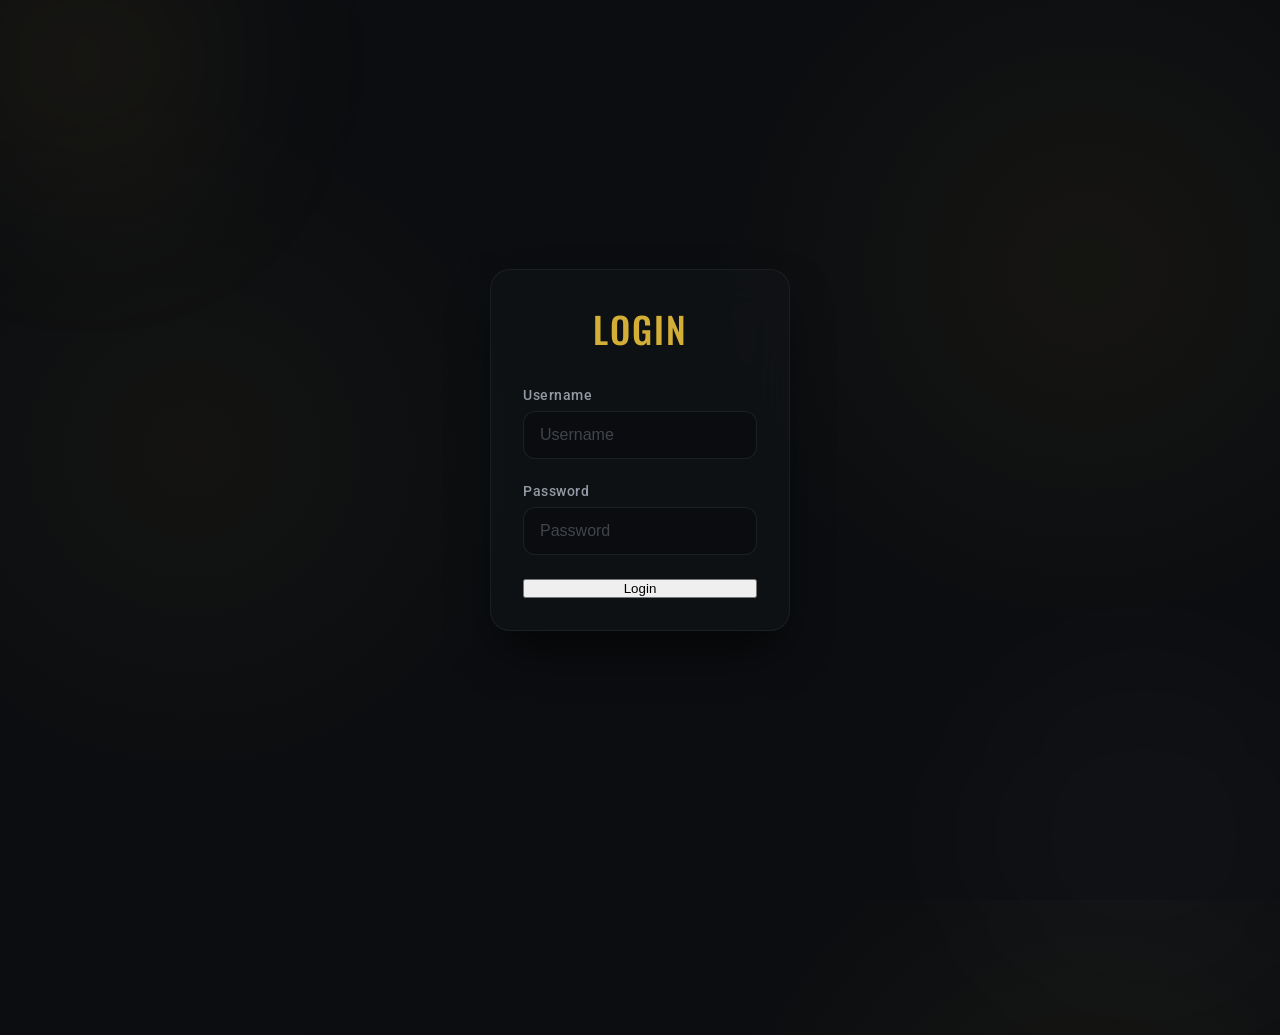
==== login.html @ eaaf750d "add login section" ====
<!DOCTYPE html>
<html lang="en">
<head>
    <meta charset="UTF-8">
    <meta name="viewport" content="width=device-width, initial-scale=1.0">
    <title>Login Page</title>

    <!-- Fonts -->
    <link rel="preconnect" href="https://fonts.googleapis.com">
    <link rel="preconnect" href="https://fonts.gstatic.com" crossorigin>
    <link href="https://fonts.googleapis.com/css2?family=Roboto:ital,wght@0,100..900;1,100..900&display=swap" rel="stylesheet">
    <link rel="preconnect" href="https://fonts.googleapis.com">
    <link rel="preconnect" href="https://fonts.gstatic.com" crossorigin>
    <link href="https://fonts.googleapis.com/css2?family=Oswald:wght@200..700&display=swap" rel="stylesheet">

    <link rel="stylesheet" href="style/login.css">
</head>
<body>
    <form action="" method="post">
        <div class="login__container">
            <div class="login__card">
                <div class="login__header">
                    <h2>Login</h2>
                </div>
                <div class="login__body">
                    <div class="login__form">
                        <div class="login__form-group">
                            <label for="username">Username</label>
                            <input type="text" id="username" name="username" placeholder="Username">
                        </div>
                        <div class="login__form-group">
                            <label for="password">Password</label>
                            <input type="password" id="password" name="password" placeholder="Password">
                        </div>
                        <div class="login__form-group">
                            <button type="submit">Login</button>
                        </div>
                    </div>
                </div>
            </div>
        </div>
    </form>
</body>
</html>
---- style/login.css ----
/* ==========================================================================
   CSS Variables & Theme (Modern Dark Luxury)
   ========================================================================== */
:root {
  /* Colors */
  --bg-color: #0b0d10;
  --card-bg: rgba(18, 20, 24, 0.65);
  --card-border: rgba(255, 255, 255, 0.06);
  --text-primary: #f8f9fa;
  --text-secondary: #949aa5;
  --accent-color: #d4af37; /* Luxury Gold */
  --accent-hover: #e8c653;
  --input-bg: rgba(0, 0, 0, 0.25);
  --input-border: rgba(255, 255, 255, 0.08);
  --input-focus: rgba(212, 175, 55, 0.4);
  
  /* Status Colors */
  --error-color: #ef4444;
  --success-color: #22c55e;
  
  /* Typography */
  --font-primary: 'Roboto', system-ui, sans-serif;
  --font-heading: 'Oswald', sans-serif;
  
  /* Spacing */
  --spacing-xs: 0.5rem;
  --spacing-sm: 0.75rem;
  --spacing-md: 1rem;
  --spacing-lg: 1.5rem;
  --spacing-xl: 2rem;
  
  /* Border Radius */
  --radius-sm: 6px;
  --radius-md: 12px;
  --radius-lg: 20px;
  
  /* Transitions & Shadows */
  --transition-fast: 0.2s cubic-bezier(0.4, 0, 0.2, 1);
  --transition-normal: 0.3s cubic-bezier(0.4, 0, 0.2, 1);
  --shadow-card: 0 25px 50px -12px rgba(0, 0, 0, 0.7);
  --shadow-glow: 0 0 20px rgba(212, 175, 55, 0.2);
}

/* ==========================================================================
   Reset & Base Styles
   ========================================================================== */
* {
  margin: 0;
  padding: 0;
  box-sizing: border-box;
}

body {
  font-family: var(--font-primary);
  background-color: var(--bg-color);
  color: var(--text-primary);
  min-height: 100vh;
  display: flex;
  justify-content: center;
  align-items: center;
  /* Elegant ambient background light */
  background-image: 
    radial-gradient(circle at 15% 50%, rgba(212, 175, 55, 0.04), transparent 30%),
    radial-gradient(circle at 85% 30%, rgba(212, 175, 55, 0.05), transparent 30%);
  position: relative;
  overflow: hidden;
  -webkit-font-smoothing: antialiased;
}

/* Background Decorative Elements */
body::before, body::after {
  content: '';
  position: absolute;
  border-radius: 50%;
  filter: blur(80px);
  z-index: -1;
}

body::before {
  width: 300px;
  height: 300px;
  background: rgba(212, 175, 55, 0.06);
  top: -10%;
  left: -5%;
}

body::after {
  width: 400px;
  height: 400px;
  background: rgba(255, 255, 255, 0.02);
  bottom: -15%;
  right: -5%;
}

/* ==========================================================================
   Login Container & Card (Glassmorphism)
   ========================================================================== */
.login__container {
  width: 100%;
  max-width: 440px;
  padding: var(--spacing-lg);
  z-index: 1;
}

.login__card {
  background: var(--card-bg);
  backdrop-filter: blur(20px);
  -webkit-backdrop-filter: blur(20px);
  border: 1px solid var(--card-border);
  border-radius: var(--radius-lg);
  padding: var(--spacing-xl);
  box-shadow: var(--shadow-card);
  animation: fadeUp 0.6s cubic-bezier(0.16, 1, 0.3, 1) forwards;
}

/* ==========================================================================
   Header & Typography
   ========================================================================== */
.login__header {
  text-align: center;
  margin-bottom: var(--spacing-xl);
}

.login__header h2 {
  font-family: var(--font-heading);
  font-size: 2.25rem;
  font-weight: 500;
  letter-spacing: 2px;
  text-transform: uppercase;
  color: var(--accent-color);
  margin-bottom: var(--spacing-xs);
}

.login__header p {
  color: var(--text-secondary);
  font-size: 0.95rem;
}

/* ==========================================================================
   Form Elements
   ========================================================================== */
.login__form {
  display: flex;
  flex-direction: column;
  gap: var(--spacing-lg);
}

.login__form-group {
  display: flex;
  flex-direction: column;
  gap: 8px;
  position: relative;
}

.login__form-group label {
  font-size: 0.85rem;
  font-weight: 500;
  color: var(--text-secondary);
  letter-spacing: 0.5px;
  transition: color var(--transition-fast);
}

.login__input-wrapper {
  position: relative;
  display: flex;
  align-items: center;
}

.login__form-group input:not([type="checkbox"]) {
  width: 100%;
  background: var(--input-bg);
  border: 1px solid var(--input-border);
  border-radius: var(--radius-md);
  padding: 14px 16px;
  color: var(--text-primary);
  font-size: 1rem;
  transition: all var(--transition-normal);
  outline: none;
}

.login__form-group input:not([type="checkbox"])::placeholder {
  color: rgba(148, 154, 165, 0.4);
}

/* Focus State */
.login__form-group input:not([type="checkbox"]):focus {
  border-color: var(--accent-color);
  box-shadow: 0 0 0 4px var(--input-focus);
  background: rgba(0, 0, 0, 0.4);
}

.login__form-group input:not([type="checkbox"]):focus + label,
.login__form-group input:not([type="checkbox"]):focus ~ label {
  color: var(--accent-color);
}

/* Password Toggle Icon */
.login__password-toggle {
  position: absolute;
  right: 16px;
  top: 50%;
  transform: translateY(-50%);
  color: var(--text-secondary);
  cursor: pointer;
  transition: color var(--transition-fast);
  background: none;
  border: none;
  padding: 4px;
}

.login__password-toggle:hover {
  color: var(--text-primary);
}

/* ==========================================================================
   Form Utilities (Remember Me & Forgot Password)
   ========================================================================== */
.login__options {
  display: flex;
  justify-content: space-between;
  align-items: center;
  font-size: 0.85rem;
  margin-top: -8px;
}

.login__remember {
  display: flex;
  align-items: center;
  gap: 8px;
  cursor: pointer;
  color: var(--text-secondary);
  transition: color var(--transition-fast);
}

.login__remember:hover {
  color: var(--text-primary);
}

.login__remember input[type="checkbox"] {
  appearance: none;
  width: 18px;
  height: 18px;
  border: 1px solid var(--input-border);
  border-radius: 4px;
  background: var(--input-bg);
  cursor: pointer;
  position: relative;
  transition: all var(--transition-fast);
}

.login__remember input[type="checkbox"]:checked {
  background: var(--accent-color);
  border-color: var(--accent-color);
}

.login__remember input[type="checkbox"]:checked::after {
  content: '';
  position: absolute;
  left: 5px;
  top: 2px;
  width: 4px;
  height: 8px;
  border: solid #000;
  border-width: 0 2px 2px 0;
  transform: rotate(45deg);
}

.login__forgot {
  color: var(--accent-color);
  text-decoration: none;
  font-weight: 500;
  transition: color var(--transition-fast);
}

.login__forgot:hover {
  color: var(--accent-hover);
}

/* ==========================================================================
   Buttons & States
   ========================================================================== */
.login__btn {
  background: var(--accent-color);
  color: #000;
  font-family: var(--font-heading);
  font-size: 1.1rem;
  font-weight: 600;
  letter-spacing: 1px;
  text-transform: uppercase;
  padding: 15px;
  border: none;
  border-radius: var(--radius-md);
  cursor: pointer;
  transition: all var(--transition-normal);
  display: flex;
  justify-content: center;
  align-items: center;
  gap: 10px;
  margin-top: var(--spacing-sm);
  position: relative;
  overflow: hidden;
}

.login__btn:hover {
  background: var(--accent-hover);
  transform: translateY(-2px);
  box-shadow: var(--shadow-glow);
}

.login__btn:active {
  transform: translateY(0);
}

/* Button Loading State */
.login__btn.is-loading {
  color: transparent;
  pointer-events: none;
}

.login__btn.is-loading::after {
  content: '';
  position: absolute;
  width: 22px;
  height: 22px;
  border: 3px solid rgba(0, 0, 0, 0.2);
  border-top-color: #000;
  border-radius: 50%;
  animation: spin 0.8s linear infinite;
}

/* ==========================================================================
   Divider (ATAU)
   ========================================================================== */
.login__divider {
  display: flex;
  align-items: center;
  text-align: center;
  color: var(--text-secondary);
  font-size: 0.85rem;
  margin: var(--spacing-lg) 0;
  text-transform: uppercase;
  letter-spacing: 1px;
}

.login__divider::before,
.login__divider::after {
  content: '';
  flex: 1;
  border-bottom: 1px solid var(--input-border);
}

.login__divider::before { margin-right: 15px; }
.login__divider::after { margin-left: 15px; }

/* ==========================================================================
   Social Login
   ========================================================================== */
.login__social {
  display: grid;
  grid-template-columns: 1fr 1fr;
  gap: var(--spacing-md);
}

.login__social-btn {
  background: transparent;
  border: 1px solid var(--input-border);
  color: var(--text-primary);
  padding: 12px;
  border-radius: var(--radius-md);
  cursor: pointer;
  font-size: 0.9rem;
  font-weight: 500;
  transition: all var(--transition-fast);
  display: flex;
  justify-content: center;
  align-items: center;
  gap: 10px;
}

.login__social-btn:hover {
  background: rgba(255, 255, 255, 0.04);
  border-color: rgba(255, 255, 255, 0.15);
}

/* ==========================================================================
   Validation States (Error & Success)
   ========================================================================== */
.login__form-group.has-error input:not([type="checkbox"]) {
  border-color: var(--error-color);
  background: rgba(239, 68, 68, 0.05);
}

.login__form-group.has-error input:not([type="checkbox"]):focus {
  box-shadow: 0 0 0 4px rgba(239, 68, 68, 0.2);
}

.login__error-text {
  display: none;
  color: var(--error-color);
  font-size: 0.8rem;
  margin-top: 4px;
}

.login__form-group.has-error .login__error-text {
  display: block;
}

.login__form-group.has-success input:not([type="checkbox"]) {
  border-color: var(--success-color);
}

.login__form-group.has-success input:not([type="checkbox"]):focus {
  box-shadow: 0 0 0 4px rgba(34, 197, 94, 0.2);
}

/* ==========================================================================
   Animations
   ========================================================================== */
@keyframes fadeUp {
  from {
    opacity: 0;
    transform: translateY(20px);
  }
  to {
    opacity: 1;
    transform: translateY(0);
  }
}

@keyframes spin {
  to { transform: rotate(360deg); }
}

/* ==========================================================================
   Responsive Design
   ========================================================================== */
@media screen and (max-width: 480px) {
  .login__container {
    padding: var(--spacing-md);
  }
  
  .login__card {
    padding: var(--spacing-lg);
  }

  .login__header h2 {
    font-size: 2rem;
  }
  
  .login__social {
    grid-template-columns: 1fr;
  }
  
  .login__options {
    flex-direction: column;
    align-items: flex-start;
    gap: 12px;
  }
}
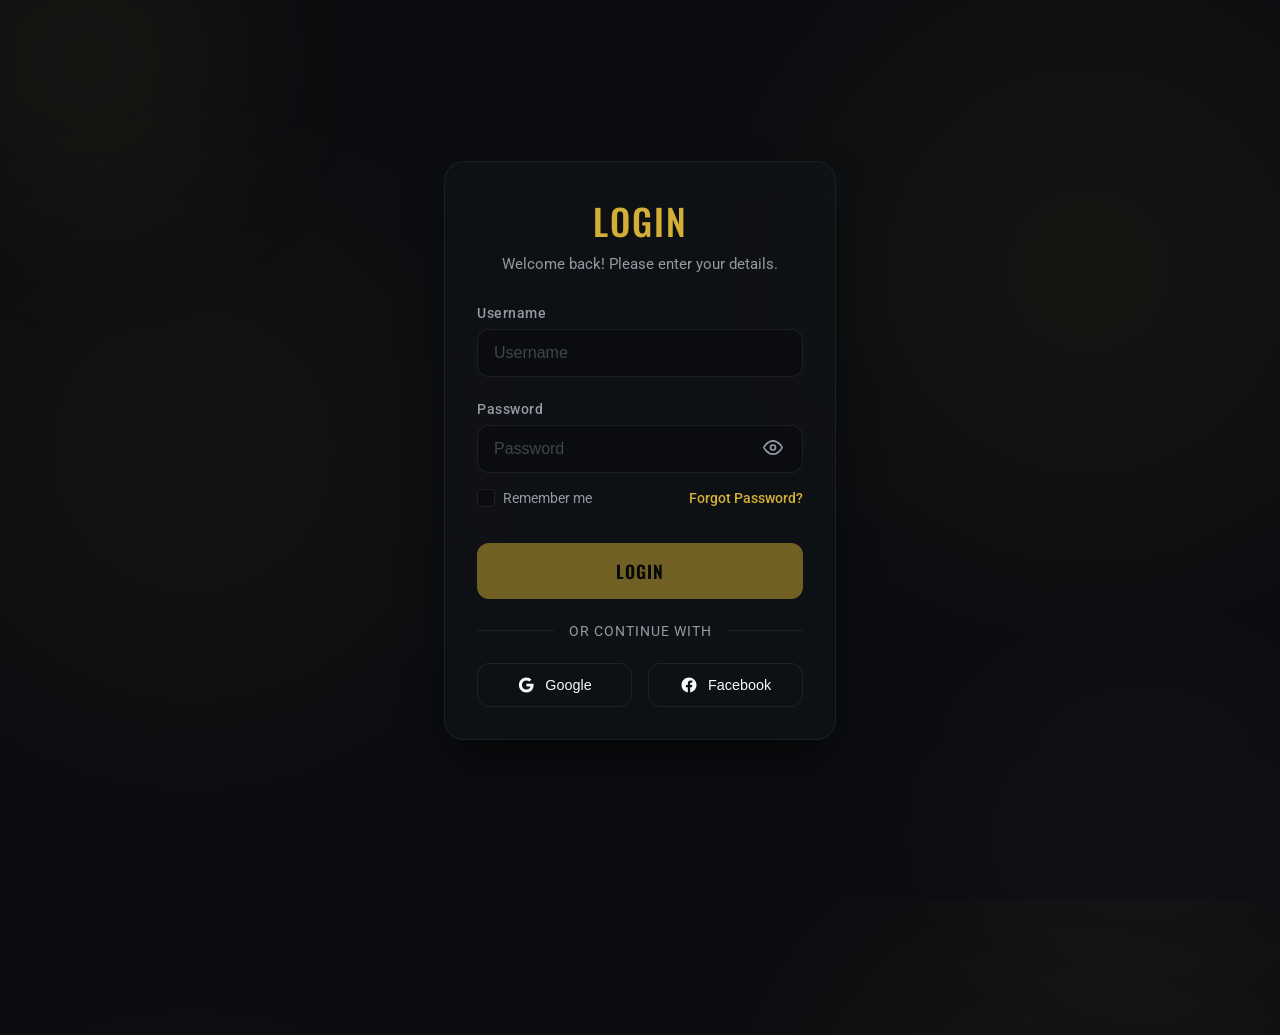
==== commit 918fbb01: "add logical login section" ====
--- a/login.html
+++ b/login.html
@@ -16,29 +16,65 @@
     <link rel="stylesheet" href="style/login.css">
 </head>
 <body>
-    <form action="" method="post">
-        <div class="login__container">
-            <div class="login__card">
-                <div class="login__header">
-                    <h2>Login</h2>
+    <div class="login__container">
+        <div class="login__card">
+            <div class="login__header">
+                <h2>Login</h2>
+                <p>Welcome back! Please enter your details.</p>
+            </div>
+            
+            <form class="login__form" action="" method="post">
+                <div class="login__form-group">
+                    <label for="username">Username</label>
+                    <div class="login__input-wrapper">
+                        <input type="text" id="username" name="username" placeholder="Username">
+                    </div>
+                    <div class="login__error-text">Please enter your username</div>
                 </div>
-                <div class="login__body">
-                    <div class="login__form">
-                        <div class="login__form-group">
-                            <label for="username">Username</label>
-                            <input type="text" id="username" name="username" placeholder="Username">
-                        </div>
-                        <div class="login__form-group">
-                            <label for="password">Password</label>
-                            <input type="password" id="password" name="password" placeholder="Password">
-                        </div>
-                        <div class="login__form-group">
-                            <button type="submit">Login</button>
-                        </div>
+                
+                <div class="login__form-group">
+                    <label for="password">Password</label>
+                    <div class="login__input-wrapper">
+                        <input type="password" id="password" name="password" placeholder="Password">
+                        <button type="button" class="login__password-toggle" aria-label="Toggle password visibility">
+                            <svg width="20" height="20" viewBox="0 0 24 24" fill="none" stroke="currentColor" stroke-width="2" stroke-linecap="round" stroke-linejoin="round">
+                                <path d="M1 12s4-8 11-8 11 8 11 8-4 8-11 8-11-8-11-8z"></path>
+                                <circle cx="12" cy="12" r="3"></circle>
+                            </svg>
+                        </button>
                     </div>
+                    <div class="login__error-text">Please enter your password</div>
                 </div>
+
+                <div class="login__options">
+                    <label class="login__remember">
+                        <input type="checkbox" name="remember">
+                        Remember me
+                    </label>
+                    <a href="#" class="login__forgot">Forgot Password?</a>
+                </div>
+                
+                <button type="submit" class="login__btn">Login</button>
+            </form>
+
+            <div class="login__divider">or continue with</div>
+
+            <div class="login__social">
+                <button type="button" class="login__social-btn">
+                    <svg width="18" height="18" viewBox="0 0 24 24" fill="currentColor">
+                        <path d="M12.545,10.239v3.821h5.445c-0.712,2.315-2.647,3.972-5.445,3.972c-3.332,0-6.033-2.701-6.033-6.032s2.701-6.032,6.033-6.032c1.498,0,2.866,0.549,3.921,1.453l2.814-2.814C17.503,2.988,15.139,2,12.545,2C7.021,2,2.543,6.477,2.543,12s4.478,10,10.002,10c8.396,0,10.249-7.85,9.426-11.748L12.545,10.239z"/>
+                    </svg>
+                    Google
+                </button>
+                <button type="button" class="login__social-btn">
+                    <svg width="18" height="18" viewBox="0 0 24 24" fill="currentColor">
+                        <path d="M12 2C6.477 2 2 6.477 2 12c0 4.991 3.657 9.128 8.438 9.879V14.89h-2.54V12h2.54V9.797c0-2.506 1.492-3.89 3.777-3.89 1.094 0 2.238.195 2.238.195v2.46h-1.26c-1.243 0-1.63.771-1.63 1.562V12h2.773l-.443 2.89h-2.33v6.989C18.343 21.129 22 16.99 22 12c0-5.523-4.477-10-10-10z"/>
+                    </svg>
+                    Facebook
+                </button>
             </div>
         </div>
-    </form>
+    </div>
+    <script src="login.js"></script>
 </body>
 </html>
--- a/style/login.css
+++ b/style/login.css
@@ -328,9 +328,7 @@
   animation: spin 0.8s linear infinite;
 }
 
-/* ==========================================================================
-   Divider (ATAU)
-   ========================================================================== */
+/* Divider */
 .login__divider {
   display: flex;
   align-items: center;
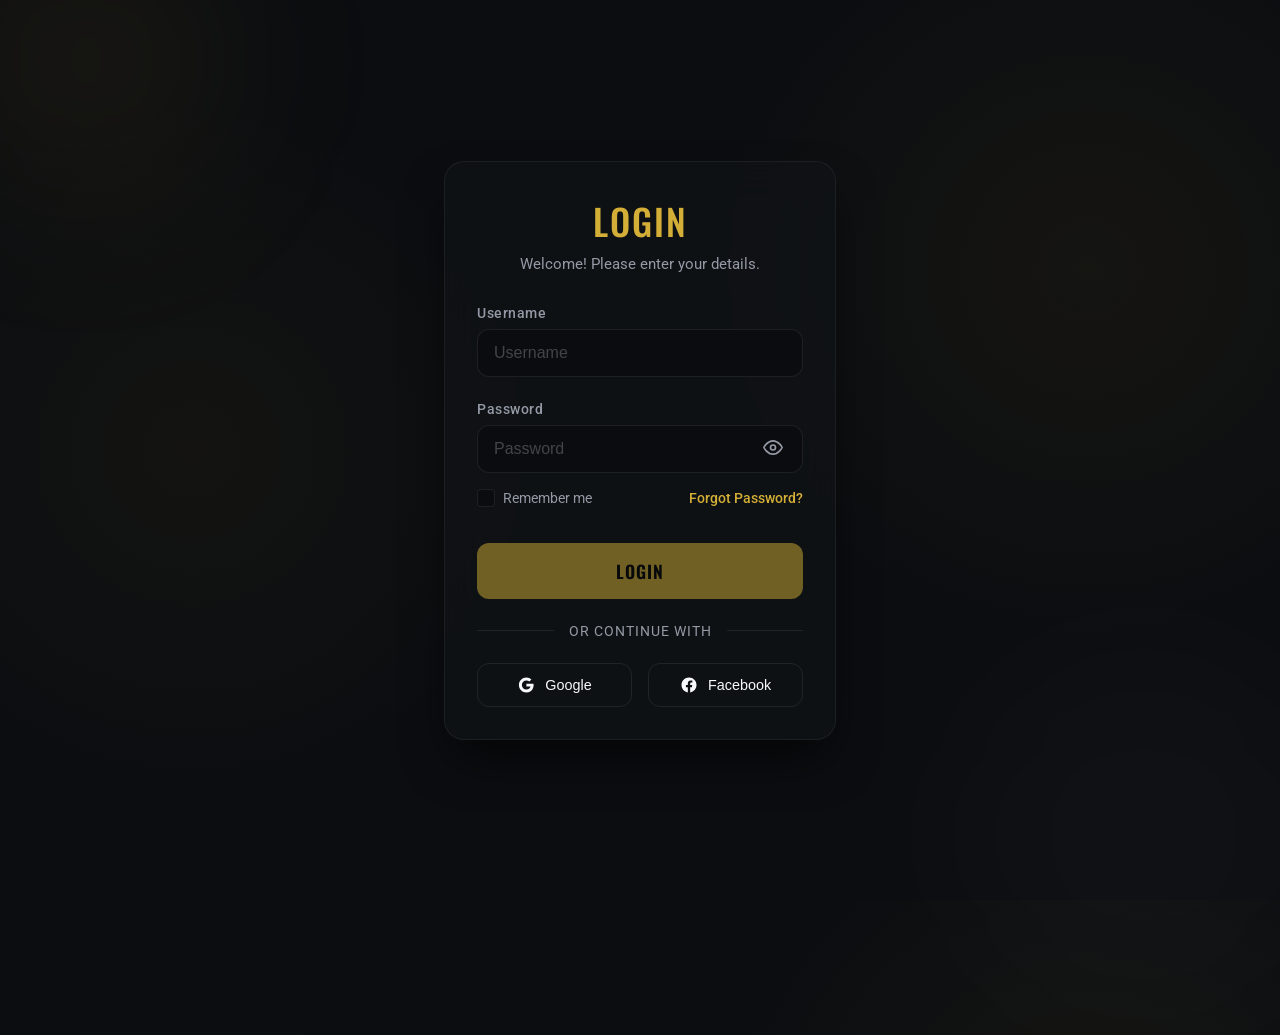
==== commit 4ae7146a: "-" ====
--- a/login.html
+++ b/login.html
@@ -20,7 +20,7 @@
         <div class="login__card">
             <div class="login__header">
                 <h2>Login</h2>
-                <p>Welcome back! Please enter your details.</p>
+                <p>Welcome! Please enter your details.</p>
             </div>
             
             <form class="login__form" action="" method="post">
--- a/style/login.css
+++ b/style/login.css
@@ -1,6 +1,4 @@
-/* ==========================================================================
-   CSS Variables & Theme (Modern Dark Luxury)
-   ========================================================================== */
+/* CSS Variables & Theme (Modern Dark Luxury) */
 :root {
   /* Colors */
   --bg-color: #0b0d10;
@@ -454,4 +452,9 @@
     align-items: flex-start;
     gap: 12px;
   }
+}
+
+/* Logout styling */
+.navbar-logout-btn {
+  
 }
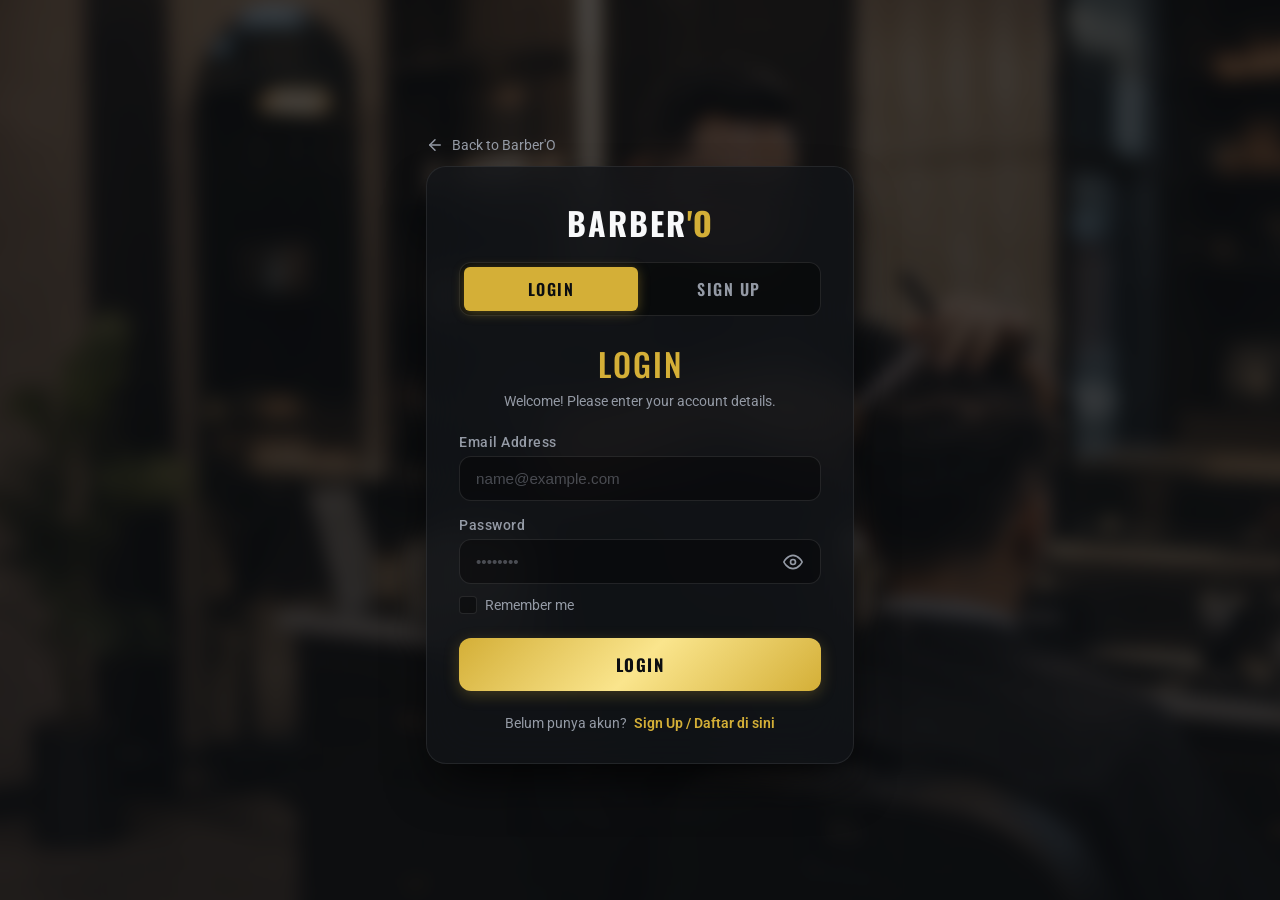
==== commit 5fe7c00c: "polish website" ====
--- a/login.html
+++ b/login.html
@@ -3,7 +3,7 @@
 <head>
     <meta charset="UTF-8">
     <meta name="viewport" content="width=device-width, initial-scale=1.0">
-    <title>Login Page</title>
+    <title>Barber'O - Login & Register</title>
 
     <!-- Fonts -->
     <link rel="preconnect" href="https://fonts.googleapis.com">
@@ -17,64 +17,134 @@
 </head>
 <body>
     <div class="login__container">
+        <!-- Back to Home Link -->
+        <a href="index.html" class="login__back-link">
+            <svg width="18" height="18" viewBox="0 0 24 24" fill="none" stroke="currentColor" stroke-width="2" stroke-linecap="round" stroke-linejoin="round">
+                <line x1="19" y1="12" x2="5" y2="12"></line>
+                <polyline points="12 19 5 12 12 5"></polyline>
+            </svg>
+            Back to Barber'O
+        </a>
+
         <div class="login__card">
-            <div class="login__header">
-                <h2>Login</h2>
-                <p>Welcome! Please enter your details.</p>
+            <!-- Brand / Logo -->
+            <div class="login__brand">
+                <a href="index.html">Barber<span>'O</span></a>
             </div>
-            
-            <form class="login__form" action="" method="post">
-                <div class="login__form-group">
-                    <label for="username">Username</label>
-                    <div class="login__input-wrapper">
-                        <input type="text" id="username" name="username" placeholder="Username">
-                    </div>
-                    <div class="login__error-text">Please enter your username</div>
+
+            <!-- Tab Switcher -->
+            <div class="login__tabs" role="tablist">
+                <button type="button" class="login__tab active" id="tab-login" role="tab" aria-selected="true" aria-controls="login-panel">
+                    Login
+                </button>
+                <button type="button" class="login__tab" id="tab-signup" role="tab" aria-selected="false" aria-controls="signup-panel">
+                    Sign Up
+                </button>
+            </div>
+
+            <!-- Alert Notification Container -->
+            <div id="auth-alert" class="login__alert" style="display: none;" role="alert"></div>
+
+            <!-- LOGIN PANEL -->
+            <div id="login-panel" class="login__panel">
+                <div class="login__header">
+                    <h2>Login</h2>
+                    <p>Welcome! Please enter your account details.</p>
                 </div>
                 
-                <div class="login__form-group">
-                    <label for="password">Password</label>
-                    <div class="login__input-wrapper">
-                        <input type="password" id="password" name="password" placeholder="Password">
-                        <button type="button" class="login__password-toggle" aria-label="Toggle password visibility">
-                            <svg width="20" height="20" viewBox="0 0 24 24" fill="none" stroke="currentColor" stroke-width="2" stroke-linecap="round" stroke-linejoin="round">
-                                <path d="M1 12s4-8 11-8 11 8 11 8-4 8-11 8-11-8-11-8z"></path>
-                                <circle cx="12" cy="12" r="3"></circle>
-                            </svg>
-                        </button>
+                <form class="login__form" id="login-form" novalidate>
+                    <div class="login__form-group">
+                        <label for="username">Email Address</label>
+                        <div class="login__input-wrapper">
+                            <input type="email" id="username" name="username" placeholder="name@example.com" autocomplete="email" required>
+                        </div>
+                        <div class="login__error-text">Please enter your registered email</div>
                     </div>
-                    <div class="login__error-text">Please enter your password</div>
+                    
+                    <div class="login__form-group">
+                        <label for="password">Password</label>
+                        <div class="login__input-wrapper">
+                            <input type="password" id="password" name="password" placeholder="••••••••" autocomplete="current-password" required>
+                            <button type="button" class="login__password-toggle" id="login-password-toggle" aria-label="Toggle password visibility">
+                                <svg width="20" height="20" viewBox="0 0 24 24" fill="none" stroke="currentColor" stroke-width="2" stroke-linecap="round" stroke-linejoin="round">
+                                    <path d="M1 12s4-8 11-8 11 8 11 8-4 8-11 8-11-8-11-8z"></path>
+                                    <circle cx="12" cy="12" r="3"></circle>
+                                </svg>
+                            </button>
+                        </div>
+                        <div class="login__error-text">Please enter your password</div>
+                    </div>
+
+                    <div class="login__options">
+                        <label class="login__remember">
+                            <input type="checkbox" name="remember" id="remember-me">
+                            Remember me
+                        </label>
+                    </div>
+                    
+                    <button type="submit" class="login__btn" id="login-submit-btn">Login</button>
+                </form>
+
+                <div class="login__switch">
+                    <p>Belum punya akun? <a href="#" id="link-to-signup">Sign Up / Daftar di sini</a></p>
                 </div>
+            </div>
 
-                <div class="login__options">
-                    <label class="login__remember">
-                        <input type="checkbox" name="remember">
-                        Remember me
-                    </label>
-                    <a href="#" class="login__forgot">Forgot Password?</a>
+            <!-- SIGN UP PANEL -->
+            <div id="signup-panel" class="login__panel" style="display: none;">
+                <div class="login__header">
+                    <h2>Sign Up</h2>
+                    <p>Buat akun baru untuk mulai booking layanan Barber'O.</p>
                 </div>
                 
-                <button type="submit" class="login__btn">Login</button>
-            </form>
+                <form class="login__form" id="signup-form" novalidate>
+                    <div class="login__form-group">
+                        <label for="signup-name">Full Name</label>
+                        <div class="login__input-wrapper">
+                            <input type="text" id="signup-name" name="name" placeholder="John Doe" autocomplete="name" required>
+                        </div>
+                        <div class="login__error-text">Please enter your full name</div>
+                    </div>
 
-            <div class="login__divider">or continue with</div>
+                    <div class="login__form-group">
+                        <label for="signup-email">Email Address</label>
+                        <div class="login__input-wrapper">
+                            <input type="email" id="signup-email" name="email" placeholder="name@example.com" autocomplete="email" required>
+                        </div>
+                        <div class="login__error-text">Please enter a valid email address</div>
+                    </div>
+                    
+                    <div class="login__form-group">
+                        <label for="signup-password">Password</label>
+                        <div class="login__input-wrapper">
+                            <input type="password" id="signup-password" name="password" placeholder="Min. 8 characters" autocomplete="new-password" required>
+                            <button type="button" class="login__password-toggle" id="signup-password-toggle" aria-label="Toggle password visibility">
+                                <svg width="20" height="20" viewBox="0 0 24 24" fill="none" stroke="currentColor" stroke-width="2" stroke-linecap="round" stroke-linejoin="round">
+                                    <path d="M1 12s4-8 11-8 11 8 11 8-4 8-11 8-11-8-11-8z"></path>
+                                    <circle cx="12" cy="12" r="3"></circle>
+                                </svg>
+                            </button>
+                        </div>
+                        <div class="login__error-text">Password must be at least 8 characters</div>
+                    </div>
 
-            <div class="login__social">
-                <button type="button" class="login__social-btn">
-                    <svg width="18" height="18" viewBox="0 0 24 24" fill="currentColor">
-                        <path d="M12.545,10.239v3.821h5.445c-0.712,2.315-2.647,3.972-5.445,3.972c-3.332,0-6.033-2.701-6.033-6.032s2.701-6.032,6.033-6.032c1.498,0,2.866,0.549,3.921,1.453l2.814-2.814C17.503,2.988,15.139,2,12.545,2C7.021,2,2.543,6.477,2.543,12s4.478,10,10.002,10c8.396,0,10.249-7.85,9.426-11.748L12.545,10.239z"/>
-                    </svg>
-                    Google
-                </button>
-                <button type="button" class="login__social-btn">
-                    <svg width="18" height="18" viewBox="0 0 24 24" fill="currentColor">
-                        <path d="M12 2C6.477 2 2 6.477 2 12c0 4.991 3.657 9.128 8.438 9.879V14.89h-2.54V12h2.54V9.797c0-2.506 1.492-3.89 3.777-3.89 1.094 0 2.238.195 2.238.195v2.46h-1.26c-1.243 0-1.63.771-1.63 1.562V12h2.773l-.443 2.89h-2.33v6.989C18.343 21.129 22 16.99 22 12c0-5.523-4.477-10-10-10z"/>
-                    </svg>
-                    Facebook
-                </button>
+                    <div class="login__form-group">
+                        <label for="signup-confirm-password">Confirm Password</label>
+                        <div class="login__input-wrapper">
+                            <input type="password" id="signup-confirm-password" name="confirmPassword" placeholder="Repeat your password" autocomplete="new-password" required>
+                        </div>
+                        <div class="login__error-text">Passwords do not match</div>
+                    </div>
+                    
+                    <button type="submit" class="login__btn" id="signup-submit-btn">Create Account</button>
+                </form>
+
+                <div class="login__switch">
+                    <p>Sudah punya akun? <a href="#" id="link-to-login">Login di sini</a></p>
+                </div>
             </div>
         </div>
     </div>
     <script src="login.js"></script>
 </body>
-</html>+</html>
--- a/style/login.css
+++ b/style/login.css
@@ -1,16 +1,17 @@
 /* CSS Variables & Theme (Modern Dark Luxury) */
 :root {
+  color-scheme: dark;
   /* Colors */
   --bg-color: #0b0d10;
-  --card-bg: rgba(18, 20, 24, 0.65);
-  --card-border: rgba(255, 255, 255, 0.06);
+  --card-bg: rgba(18, 20, 24, 0.75);
+  --card-border: rgba(255, 255, 255, 0.08);
   --text-primary: #f8f9fa;
   --text-secondary: #949aa5;
   --accent-color: #d4af37; /* Luxury Gold */
   --accent-hover: #e8c653;
-  --input-bg: rgba(0, 0, 0, 0.25);
-  --input-border: rgba(255, 255, 255, 0.08);
-  --input-focus: rgba(212, 175, 55, 0.4);
+  --input-bg: rgba(0, 0, 0, 0.35);
+  --input-border: rgba(255, 255, 255, 0.1);
+  --input-focus: rgba(212, 175, 55, 0.35);
   
   /* Status Colors */
   --error-color: #ef4444;
@@ -35,8 +36,8 @@
   /* Transitions & Shadows */
   --transition-fast: 0.2s cubic-bezier(0.4, 0, 0.2, 1);
   --transition-normal: 0.3s cubic-bezier(0.4, 0, 0.2, 1);
-  --shadow-card: 0 25px 50px -12px rgba(0, 0, 0, 0.7);
-  --shadow-glow: 0 0 20px rgba(212, 175, 55, 0.2);
+  --shadow-card: 0 25px 50px -12px rgba(0, 0, 0, 0.8);
+  --shadow-glow: 0 0 20px rgba(212, 175, 55, 0.25);
 }
 
 /* ==========================================================================
@@ -56,97 +57,213 @@
   display: flex;
   justify-content: center;
   align-items: center;
-  /* Elegant ambient background light */
+  position: relative;
+  overflow-x: hidden;
+  padding: var(--spacing-md) 0;
+  -webkit-font-smoothing: antialiased;
+}
+
+/* Blurred Hero Background Image */
+body::before {
+  content: '';
+  position: fixed;
+  top: -20px;
+  left: -20px;
+  right: -20px;
+  bottom: -20px;
   background-image: 
-    radial-gradient(circle at 15% 50%, rgba(212, 175, 55, 0.04), transparent 30%),
-    radial-gradient(circle at 85% 30%, rgba(212, 175, 55, 0.05), transparent 30%);
-  position: relative;
-  overflow: hidden;
-  -webkit-font-smoothing: antialiased;
-}
-
-/* Background Decorative Elements */
-body::before, body::after {
-  content: '';
-  position: absolute;
-  border-radius: 50%;
-  filter: blur(80px);
+    linear-gradient(rgba(11, 13, 16, 0.72), rgba(11, 13, 16, 0.85)),
+    url('../Img/hero_image.jpeg');
+  background-size: cover;
+  background-position: center;
+  background-repeat: no-repeat;
+  filter: blur(8px);
+  -webkit-filter: blur(8px);
+  transform: scale(1.06);
   z-index: -1;
-}
-
-body::before {
-  width: 300px;
-  height: 300px;
-  background: rgba(212, 175, 55, 0.06);
-  top: -10%;
-  left: -5%;
-}
-
-body::after {
-  width: 400px;
-  height: 400px;
-  background: rgba(255, 255, 255, 0.02);
-  bottom: -15%;
-  right: -5%;
+  pointer-events: none;
 }
 
 /* ==========================================================================
-   Login Container & Card (Glassmorphism)
+   Container & Card
    ========================================================================== */
 .login__container {
   width: 100%;
-  max-width: 440px;
-  padding: var(--spacing-lg);
+  max-width: 460px;
+  padding: var(--spacing-md);
   z-index: 1;
+}
+
+.login__back-link {
+  display: inline-flex;
+  align-items: center;
+  gap: 8px;
+  color: var(--text-secondary);
+  text-decoration: none;
+  font-size: 0.9rem;
+  margin-bottom: var(--spacing-sm);
+  transition: color var(--transition-fast), transform var(--transition-fast);
+}
+
+.login__back-link:hover {
+  color: var(--accent-color);
+  transform: translateX(-3px);
 }
 
 .login__card {
   background: var(--card-bg);
-  backdrop-filter: blur(20px);
-  -webkit-backdrop-filter: blur(20px);
+  backdrop-filter: blur(24px);
+  -webkit-backdrop-filter: blur(24px);
   border: 1px solid var(--card-border);
   border-radius: var(--radius-lg);
   padding: var(--spacing-xl);
   box-shadow: var(--shadow-card);
-  animation: fadeUp 0.6s cubic-bezier(0.16, 1, 0.3, 1) forwards;
-}
-
-/* ==========================================================================
-   Header & Typography
-   ========================================================================== */
+  animation: fadeUp 0.5s cubic-bezier(0.16, 1, 0.3, 1) forwards;
+}
+
+/* Brand / Logo */
+.login__brand {
+  text-align: center;
+  margin-bottom: var(--spacing-md);
+}
+
+.login__brand a {
+  font-family: var(--font-heading);
+  font-size: 2rem;
+  font-weight: 700;
+  color: var(--text-primary);
+  text-transform: uppercase;
+  text-decoration: none;
+  letter-spacing: 2px;
+  transition: color var(--transition-fast);
+}
+
+.login__brand a span {
+  color: var(--accent-color);
+}
+
+/* Tab Switcher */
+.login__tabs {
+  display: flex;
+  background: rgba(0, 0, 0, 0.4);
+  border: 1px solid var(--input-border);
+  border-radius: var(--radius-md);
+  padding: 4px;
+  margin-bottom: var(--spacing-lg);
+  gap: 4px;
+}
+
+.login__tab {
+  flex: 1;
+  background: transparent;
+  border: none;
+  color: var(--text-secondary);
+  padding: 10px;
+  font-family: var(--font-heading);
+  font-size: 1rem;
+  font-weight: 600;
+  letter-spacing: 1.5px;
+  text-transform: uppercase;
+  border-radius: var(--radius-sm);
+  cursor: pointer;
+  transition: all var(--transition-fast);
+}
+
+.login__tab:hover {
+  color: var(--text-primary);
+}
+
+.login__tab.active {
+  background: var(--accent-color);
+  color: #0b0d10;
+  box-shadow: 0 2px 12px rgba(212, 175, 55, 0.35);
+}
+
+/* Notification Alert Banner */
+.login__alert {
+  padding: 12px 14px;
+  border-radius: var(--radius-md);
+  font-size: 0.88rem;
+  line-height: 1.45;
+  margin-bottom: var(--spacing-md);
+  animation: fadeUp 0.3s ease;
+  display: flex;
+  align-items: center;
+  justify-content: space-between;
+  gap: 10px;
+  flex-wrap: wrap;
+}
+
+.login__alert--error {
+  background: rgba(239, 68, 68, 0.12);
+  border: 1px solid rgba(239, 68, 68, 0.35);
+  color: #fca5a5;
+}
+
+.login__alert--success {
+  background: rgba(34, 197, 94, 0.12);
+  border: 1px solid rgba(34, 197, 94, 0.35);
+  color: #86efac;
+}
+
+.login__alert--info {
+  background: rgba(212, 175, 55, 0.12);
+  border: 1px solid rgba(212, 175, 55, 0.35);
+  color: #fde047;
+}
+
+.login__alert-btn {
+  background: var(--accent-color);
+  color: #000;
+  border: none;
+  padding: 6px 12px;
+  border-radius: var(--radius-sm);
+  font-size: 0.78rem;
+  font-weight: 700;
+  text-transform: uppercase;
+  letter-spacing: 0.5px;
+  cursor: pointer;
+  white-space: nowrap;
+  transition: all var(--transition-fast);
+}
+
+.login__alert-btn:hover {
+  background: var(--accent-hover);
+  transform: translateY(-1px);
+}
+
+/* Header & Typography */
 .login__header {
   text-align: center;
-  margin-bottom: var(--spacing-xl);
+  margin-bottom: var(--spacing-lg);
 }
 
 .login__header h2 {
   font-family: var(--font-heading);
-  font-size: 2.25rem;
+  font-size: 2rem;
   font-weight: 500;
   letter-spacing: 2px;
   text-transform: uppercase;
   color: var(--accent-color);
-  margin-bottom: var(--spacing-xs);
+  margin-bottom: 6px;
 }
 
 .login__header p {
   color: var(--text-secondary);
-  font-size: 0.95rem;
-}
-
-/* ==========================================================================
-   Form Elements
-   ========================================================================== */
+  font-size: 0.9rem;
+}
+
+/* Form Elements */
 .login__form {
   display: flex;
   flex-direction: column;
-  gap: var(--spacing-lg);
+  gap: var(--spacing-md);
 }
 
 .login__form-group {
   display: flex;
   flex-direction: column;
-  gap: 8px;
+  gap: 6px;
   position: relative;
 }
 
@@ -169,33 +286,50 @@
   background: var(--input-bg);
   border: 1px solid var(--input-border);
   border-radius: var(--radius-md);
-  padding: 14px 16px;
+  padding: 13px 16px;
   color: var(--text-primary);
-  font-size: 1rem;
+  font-size: 0.95rem;
   transition: all var(--transition-normal);
   outline: none;
 }
 
 .login__form-group input:not([type="checkbox"])::placeholder {
-  color: rgba(148, 154, 165, 0.4);
+  color: rgba(148, 154, 165, 0.45);
 }
 
 /* Focus State */
 .login__form-group input:not([type="checkbox"]):focus {
   border-color: var(--accent-color);
   box-shadow: 0 0 0 4px var(--input-focus);
-  background: rgba(0, 0, 0, 0.4);
-}
-
-.login__form-group input:not([type="checkbox"]):focus + label,
-.login__form-group input:not([type="checkbox"]):focus ~ label {
-  color: var(--accent-color);
+  background: rgba(0, 0, 0, 0.5);
+}
+
+/* Prevent Browser Autofill from turning inputs white / light */
+.login__form-group input:-webkit-autofill,
+.login__form-group input:-webkit-autofill:hover,
+.login__form-group input:-webkit-autofill:focus,
+.login__form-group input:-webkit-autofill:active,
+.login__form-group input:autofill {
+  -webkit-box-shadow: 0 0 0 1000px #121418 inset !important;
+  box-shadow: 0 0 0 1000px #121418 inset !important;
+  -webkit-text-fill-color: var(--text-primary) !important;
+  caret-color: var(--text-primary) !important;
+  color: var(--text-primary) !important;
+  border-color: rgba(255, 255, 255, 0.2) !important;
+  transition: background-color 50000s ease-in-out 0s !important;
+}
+
+.login__form-group input:-webkit-autofill:focus,
+.login__form-group input:autofill:focus {
+  border-color: var(--accent-color) !important;
+  -webkit-box-shadow: 0 0 0 1000px #121418 inset, 0 0 0 4px var(--input-focus) !important;
+  box-shadow: 0 0 0 1000px #121418 inset, 0 0 0 4px var(--input-focus) !important;
 }
 
 /* Password Toggle Icon */
 .login__password-toggle {
   position: absolute;
-  right: 16px;
+  right: 14px;
   top: 50%;
   transform: translateY(-50%);
   color: var(--text-secondary);
@@ -204,21 +338,26 @@
   background: none;
   border: none;
   padding: 4px;
+  display: flex;
+  align-items: center;
+  justify-content: center;
 }
 
 .login__password-toggle:hover {
-  color: var(--text-primary);
-}
-
-/* ==========================================================================
-   Form Utilities (Remember Me & Forgot Password)
-   ========================================================================== */
+  color: var(--accent-color);
+}
+
+.login__password-toggle.is-visible {
+  color: var(--accent-color);
+}
+
+/* Form Utilities */
 .login__options {
   display: flex;
   justify-content: space-between;
   align-items: center;
   font-size: 0.85rem;
-  margin-top: -8px;
+  margin-top: -4px;
 }
 
 .login__remember {
@@ -263,29 +402,16 @@
   transform: rotate(45deg);
 }
 
-.login__forgot {
-  color: var(--accent-color);
-  text-decoration: none;
-  font-weight: 500;
-  transition: color var(--transition-fast);
-}
-
-.login__forgot:hover {
-  color: var(--accent-hover);
-}
-
-/* ==========================================================================
-   Buttons & States
-   ========================================================================== */
+/* Buttons */
 .login__btn {
-  background: var(--accent-color);
-  color: #000;
+  background: linear-gradient(135deg, #d4af37 0%, #fae58d 50%, #d4af37 100%);
+  color: #0b0d10;
   font-family: var(--font-heading);
-  font-size: 1.1rem;
-  font-weight: 600;
-  letter-spacing: 1px;
+  font-size: 1.05rem;
+  font-weight: 700;
+  letter-spacing: 1.5px;
   text-transform: uppercase;
-  padding: 15px;
+  padding: 14px;
   border: none;
   border-radius: var(--radius-md);
   cursor: pointer;
@@ -294,22 +420,36 @@
   justify-content: center;
   align-items: center;
   gap: 10px;
-  margin-top: var(--spacing-sm);
+  margin-top: var(--spacing-xs);
   position: relative;
   overflow: hidden;
+  box-shadow: 0 4px 15px rgba(212, 175, 55, 0.25);
+}
+
+.login__btn::before {
+  content: '';
+  position: absolute;
+  top: 0;
+  left: -100%;
+  width: 100%;
+  height: 100%;
+  background: linear-gradient(90deg, transparent, rgba(255, 255, 255, 0.45), transparent);
+  transition: left 0.55s ease;
 }
 
 .login__btn:hover {
-  background: var(--accent-hover);
   transform: translateY(-2px);
-  box-shadow: var(--shadow-glow);
+  box-shadow: 0 8px 25px rgba(212, 175, 55, 0.45);
+}
+
+.login__btn:hover::before {
+  left: 100%;
 }
 
 .login__btn:active {
   transform: translateY(0);
 }
 
-/* Button Loading State */
 .login__btn.is-loading {
   color: transparent;
   pointer-events: none;
@@ -320,70 +460,38 @@
   position: absolute;
   width: 22px;
   height: 22px;
-  border: 3px solid rgba(0, 0, 0, 0.2);
+  border: 3px solid rgba(0, 0, 0, 0.25);
   border-top-color: #000;
   border-radius: 50%;
   animation: spin 0.8s linear infinite;
 }
 
-/* Divider */
-.login__divider {
-  display: flex;
-  align-items: center;
+/* Switch Links */
+.login__switch {
   text-align: center;
-  color: var(--text-secondary);
-  font-size: 0.85rem;
-  margin: var(--spacing-lg) 0;
-  text-transform: uppercase;
-  letter-spacing: 1px;
-}
-
-.login__divider::before,
-.login__divider::after {
-  content: '';
-  flex: 1;
-  border-bottom: 1px solid var(--input-border);
-}
-
-.login__divider::before { margin-right: 15px; }
-.login__divider::after { margin-left: 15px; }
-
-/* ==========================================================================
-   Social Login
-   ========================================================================== */
-.login__social {
-  display: grid;
-  grid-template-columns: 1fr 1fr;
-  gap: var(--spacing-md);
-}
-
-.login__social-btn {
-  background: transparent;
-  border: 1px solid var(--input-border);
-  color: var(--text-primary);
-  padding: 12px;
-  border-radius: var(--radius-md);
-  cursor: pointer;
-  font-size: 0.9rem;
-  font-weight: 500;
-  transition: all var(--transition-fast);
-  display: flex;
-  justify-content: center;
-  align-items: center;
-  gap: 10px;
-}
-
-.login__social-btn:hover {
-  background: rgba(255, 255, 255, 0.04);
-  border-color: rgba(255, 255, 255, 0.15);
-}
-
-/* ==========================================================================
-   Validation States (Error & Success)
-   ========================================================================== */
+  margin-top: var(--spacing-lg);
+  font-size: 0.88rem;
+  color: var(--text-secondary);
+}
+
+.login__switch a {
+  color: var(--accent-color);
+  text-decoration: none;
+  font-weight: 600;
+  margin-left: 4px;
+  transition: color var(--transition-fast);
+}
+
+.login__switch a:hover {
+  color: var(--accent-hover);
+  text-decoration: underline;
+}
+
+
+/* Validation States */
 .login__form-group.has-error input:not([type="checkbox"]) {
   border-color: var(--error-color);
-  background: rgba(239, 68, 68, 0.05);
+  background: rgba(239, 68, 68, 0.06);
 }
 
 .login__form-group.has-error input:not([type="checkbox"]):focus {
@@ -394,7 +502,7 @@
   display: none;
   color: var(--error-color);
   font-size: 0.8rem;
-  margin-top: 4px;
+  margin-top: 2px;
 }
 
 .login__form-group.has-error .login__error-text {
@@ -409,13 +517,11 @@
   box-shadow: 0 0 0 4px rgba(34, 197, 94, 0.2);
 }
 
-/* ==========================================================================
-   Animations
-   ========================================================================== */
+/* Animations */
 @keyframes fadeUp {
   from {
     opacity: 0;
-    transform: translateY(20px);
+    transform: translateY(16px);
   }
   to {
     opacity: 1;
@@ -427,12 +533,10 @@
   to { transform: rotate(360deg); }
 }
 
-/* ==========================================================================
-   Responsive Design
-   ========================================================================== */
+/* Responsive */
 @media screen and (max-width: 480px) {
   .login__container {
-    padding: var(--spacing-md);
+    padding: var(--spacing-sm);
   }
   
   .login__card {
@@ -440,11 +544,7 @@
   }
 
   .login__header h2 {
-    font-size: 2rem;
-  }
-  
-  .login__social {
-    grid-template-columns: 1fr;
+    font-size: 1.8rem;
   }
   
   .login__options {
@@ -453,8 +553,3 @@
     gap: 12px;
   }
 }
-
-/* Logout styling */
-.navbar-logout-btn {
-  
-}
